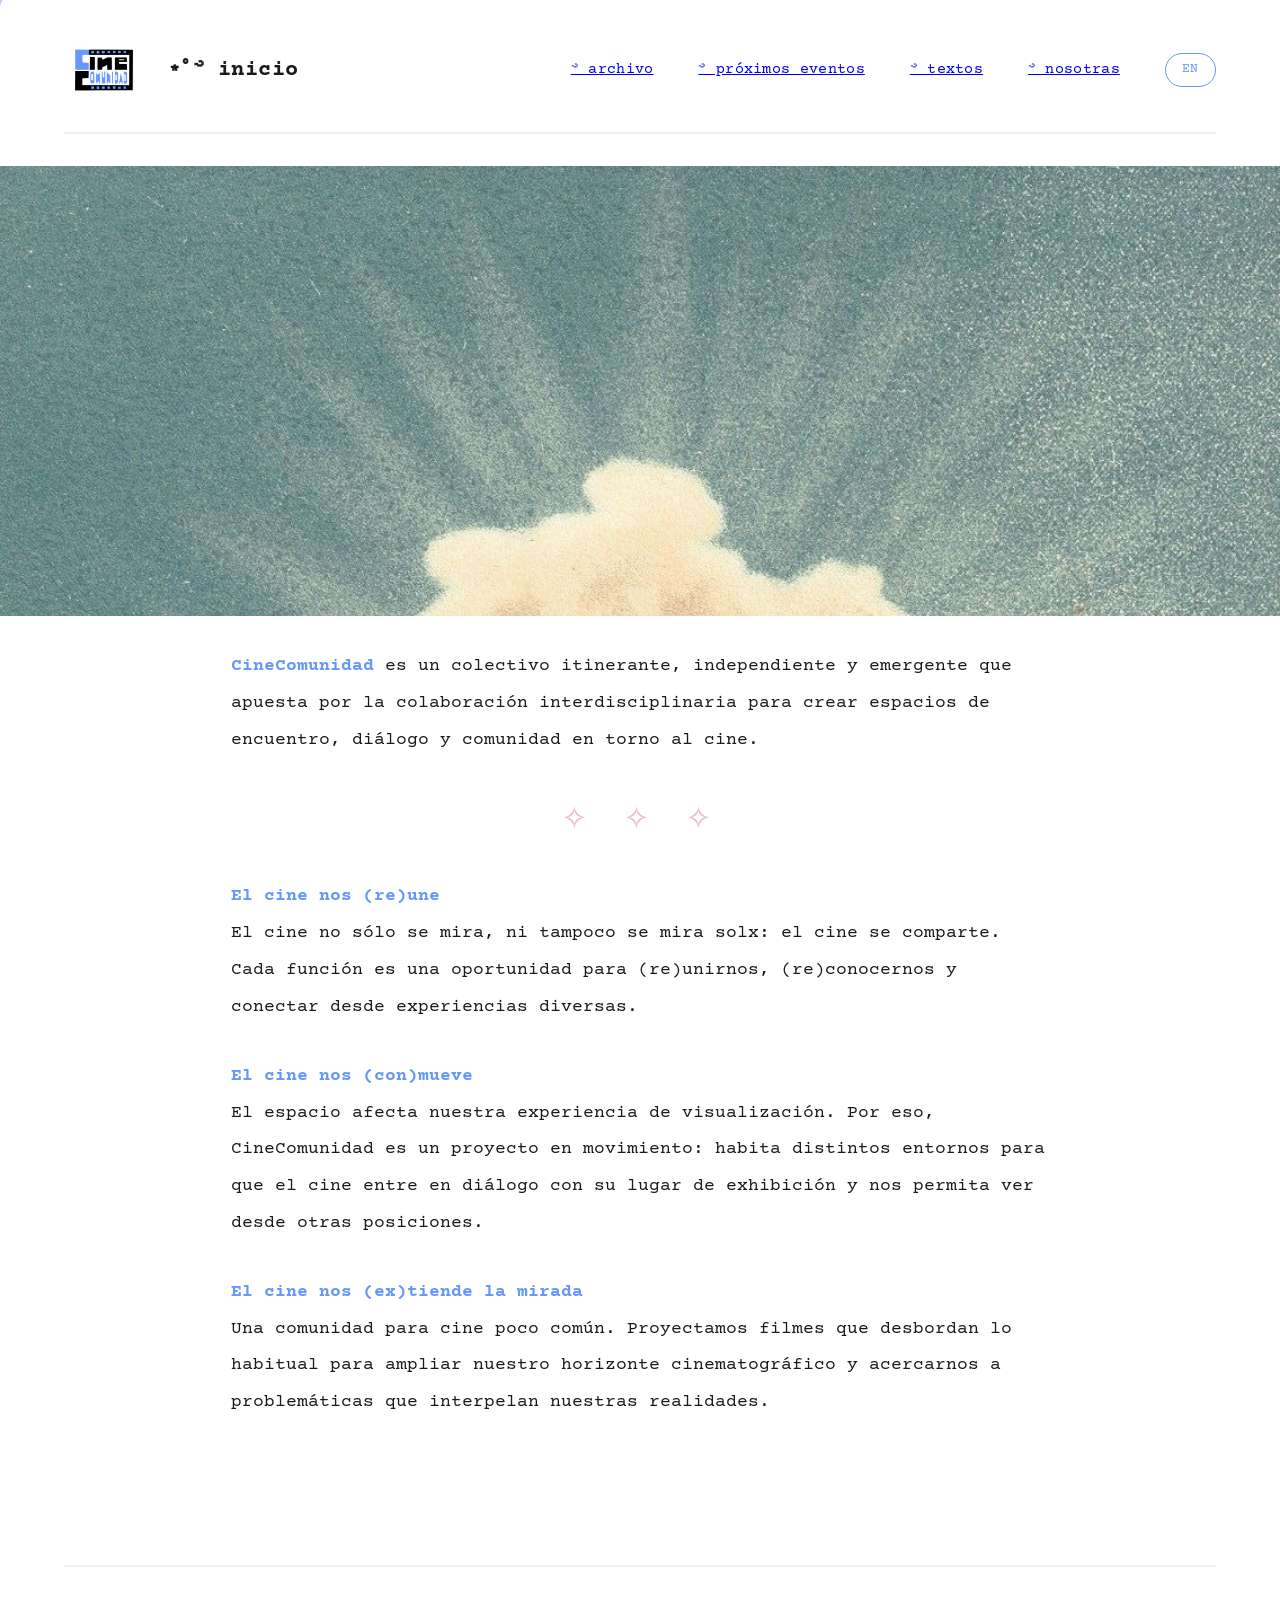
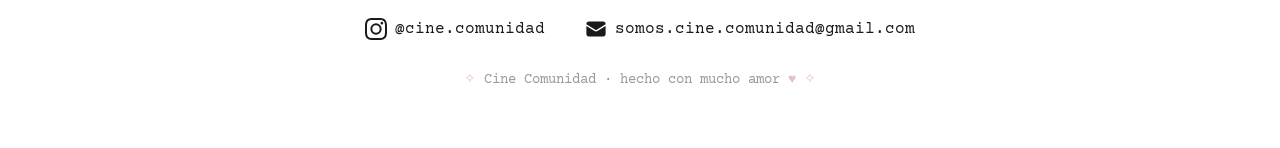
==== index.html @ 6c0a6498 "Update index.html" ====
<!DOCTYPE html>
<html lang="es">
<head>
    <meta charset="UTF-8">
    <meta name="viewport" content="width=device-width, initial-scale=1.0">
    <title>Cine Comunidad · Inicio</title>
    <!-- FAVICON – STAR ICON -->
    <link rel="icon" href="data:image/svg+xml,<svg xmlns='http://www.w3.org/2000/svg' viewBox='0 0 100 100'><text y='.9em' font-size='90'>✧</text></svg>">
    <link href="https://fonts.googleapis.com/css2?family=Courier+Prime:ital,wght@0,400;0,700;1,400&display=swap" rel="stylesheet">
    <style>
        /* ----- RESET & BASE ----- */
        * {
            margin: 0;
            padding: 0;
            box-sizing: border-box;
            cursor: none;
        }

        body {
            background: #ffffff;
            font-family: 'Courier Prime', 'Courier New', monospace;
            color: #1a1a1a;
            line-height: 1.8;
            padding: 2rem 0;  /* Changed: only top/bottom padding, no left/right */
        }

        /* ----- STAR CURSOR ----- */
        #star-cursor {
            position: fixed;
            pointer-events: none;
            z-index: 9999;
            font-size: 1.8rem;
            color: #6698f8;
            opacity: 0.7;
            transform: translate(-50%, -50%);
            transition: transform 0.15s ease;
            text-shadow: 0 0 15px rgba(102, 152, 248, 0.3);
        }

        /* ----- CONTAINER (for content with margins) ----- */
        .container {
            max-width: 1200px;
            margin: 0 auto;
            padding: 0 1.5rem;
        }

        /* ----- FULL-WIDTH HERO IMAGE ----- */
        .hero-image-full {
            width: 100%;
            height: 450px;
            overflow: hidden;
            margin: 0;
            padding: 0;
        }

        .hero-image-full img {
            width: 100%;
            height: 100%;
            object-fit: cover;
            display: block;
        }

        /* ----- NAVIGATION ----- */
        .navbar {
            display: flex;
            justify-content: space-between;
            align-items: center;
            flex-wrap: wrap;
            padding: 0.5rem 0 2rem 0;
            border-bottom: 2px solid #f0f0f0;
            margin-bottom: 2rem;
        }

        .nav-left {
            display: flex;
            align-items: center;
            gap: 1.5rem;
        }

        .nav-left .logo {
            display: flex;
            align-items: center;
        }
        
        .nav-left .logo a {
            display: block;
            line-height: 0;  /* removes extra space around image */
        }

        .nav-left .logo img {
            height: 60px !important;
            width: auto !important;
            max-width: 200px !important;
            display: block;
            transition: transform 0.3s ease;
        }

        .nav-left .logo img:hover {
            transform: scale(1.05);
        }

        .nav-left .home-link {
            font-size: 1.4rem;
            font-weight: 700;
            color: #1a1a1a;
            text-decoration: none;
            transition: color 0.3s ease;
            font-family: 'Courier Prime', monospace;
            letter-spacing: 0.02em;
        }

        .nav-left .home-link:hover {
            color: #6698f8;
        }

        .nav-right {
            display: flex;
            gap: 2.8rem;          /* ← change this to adjust spacing */
            align-items: center;
            flex-wrap: wrap;
            font-size: 0.95rem;
            letter-spacing: 0.02em;
        }
        
        .nav-right a:hover {
            color: #6698f8;
        }

        .nav-right a::after {
            content: '';
            position: absolute;
            bottom: 0;
            left: 0;
            width: 0;
            height: 1px;
            background: #6698f8;
            transition: width 0.3s ease;
        }

        .nav-right a:hover::after {
            width: 100%;
        }

        .nav-right .active {
            color: #6698f8;
        }

        .nav-right .active::after {
            width: 100%;
        }

        .lang-btn {
            background: none;
            border: 1.5px solid #6698f8;
            color: #6698f8;
            padding: 0.3rem 1rem;
            border-radius: 30px;
            font-size: 0.8rem;
            font-weight: 500;
            transition: all 0.3s ease;
            cursor: pointer;
            font-family: 'Courier Prime', monospace;
            letter-spacing: 0.05em;
            text-decoration: none;
        }

        .lang-btn:hover {
            background: #6698f8;
            color: white;
        }

        /* ----- HERO TEXT ----- */
        .hero {
            padding: 2rem 0 4rem 0;
        }

        .hero-text {
            max-width: 850px;
            margin: 0 auto;
            font-size: 1.15rem;
            line-height: 2;
            color: #1a1a1a;
            padding: 0 1rem;
        }

        .hero-text p {
            margin-bottom: 2rem;
        }

        .hero-text .highlight {
            color: #6698f8;
            font-weight: 600;
        }

        .hero-text .craft-divider {
            display: block;
            text-align: center;
            font-size: 2rem;
            color: #e7bdcd;
            margin: 1.5rem 0;
            letter-spacing: 0.5rem;
        }

        /* ----- SECTION TITLE (lowercase) ----- */
        .section-title {
            font-size: 2.2rem;
            font-weight: 400;
            letter-spacing: -0.02em;
            margin: 2rem 0 2.5rem 0;
            padding-bottom: 0.5rem;
            border-bottom: 3px solid #6698f8;
            display: inline-block;
            font-family: 'Courier Prime', monospace;
            text-transform: lowercase;
        }

        /* ----- FOOTER ----- */
        .footer {
            padding: 3rem 0 1.5rem 0;
            border-top: 2px solid #f0f0f0;
            margin-top: 3rem;
            text-align: center;
        }

        .footer-links {
            display: flex;
            justify-content: center;
            gap: 2.5rem;
            flex-wrap: wrap;
            margin-bottom: 1.5rem;
        }

        .footer-links a {
            color: #1a1a1a;
            text-decoration: none;
            font-size: 1rem;
            transition: color 0.3s ease;
            display: flex;
            align-items: center;
            gap: 0.5rem;
        }

        .footer-links a:hover {
            color: #6698f8;
        }

        .footer-links a .icon {
            width: 22px;
            height: 22px;
            fill: currentColor;
        }

        .footer-copy {
            font-size: 0.85rem;
            color: #999;
            margin-top: 1rem;
        }

        .footer-copy .craft-heart {
            color: #e7bdcd;
        }

        /* ----- RESPONSIVE ----- */
        @media (max-width: 768px) {
            body {
                padding: 1rem 0;
            }

            .navbar {
                flex-direction: column;
                align-items: flex-start;
                gap: 1rem;
            }

            .nav-links {
                gap: 1rem;
                font-size: 0.85rem;
                width: 100%;
                justify-content: space-between;
            }

            .hero-text {
                font-size: 1rem;
                padding: 0;
            }

            .hero-image-full {
                height: 250px;
            }

            .logo img {
                max-height: 60px;
            }

            .section-title {
                font-size: 1.8rem;
            }
        }

        @media (max-width: 480px) {
            .nav-links {
                font-size: 0.8rem;
                gap: 0.8rem;
            }

            .hero-image-full {
                height: 200px;
            }
        }
    </style>
</head>
<body>

    <!-- STAR CURSOR -->
    <div id="star-cursor">✧</div>

    <!-- NAVIGATION (inside container) -->
    <div class="container">
        <nav class="navbar">
            <div class="nav-left">
                <div class="logo">
                    <a href="index.html">
                        <!-- REPLACE "logo-placeholder.png" WITH YOUR ACTUAL LOGO FILENAME -->
                        <img src="logo.png" alt="Cine Comunidad">
                    </a>
                </div>
                <a href="index.html" class="home-link">⋆˚࿔ inicio</a>
            </div>
            <div class="nav-right">
                <a href="archivo.html">࿔ archivo</a>
                <a href="eventos.html">࿔ próximos eventos</a>
                <a href="textos.html">࿔ textos</a>
                <a href="nosotras.html">࿔ nosotras</a>
                <a href="index-en.html" class="lang-btn">EN</a>
            </div>
        </nav>
    </div>

    <!-- FULL-WIDTH HERO IMAGE (outside container) -->
    <div class="hero-image-full">
        <!-- REPLACE "tu-imagen.jpg" WITH YOUR ACTUAL IMAGE FILENAME -->
        <img src="prueba.jpeg" alt="Cine Comunidad">
    </div>

    <!-- REST OF CONTENT (inside container) -->
    <div class="container">

        <!-- HERO TEXT -->
        <section class="hero">
            <div class="hero-text">
                <p>
                    <span class="highlight">CineComunidad</span> es un colectivo itinerante, independiente y emergente que apuesta por la colaboración interdisciplinaria para crear espacios de encuentro, diálogo y comunidad en torno al cine.
                </p>

                <span class="craft-divider">✧ ✧ ✧</span>

                <p>
                    <span class="highlight">El cine nos (re)une</span><br>
                    El cine no sólo se mira, ni tampoco se mira solx: el cine se comparte. Cada función es una oportunidad para (re)unirnos, (re)conocernos y conectar desde experiencias diversas.
                </p>

                <p>
                    <span class="highlight">El cine nos (con)mueve</span><br>
                    El espacio afecta nuestra experiencia de visualización. Por eso, CineComunidad es un proyecto en movimiento: habita distintos entornos para que el cine entre en diálogo con su lugar de exhibición y nos permita ver desde otras posiciones.
                </p>

                <p>
                    <span class="highlight">El cine nos (ex)tiende la mirada</span><br>
                    Una comunidad para cine poco común. Proyectamos filmes que desbordan lo habitual para ampliar nuestro horizonte cinematográfico y acercarnos a problemáticas que interpelan nuestras realidades.
                </p>
            </div>
        </section>

        <!-- FOOTER -->
        <footer class="footer">
            <div class="footer-links">
                <a href="https://instagram.com/cine.comunidad" target="_blank">
                    <svg class="icon" viewBox="0 0 24 24" xmlns="http://www.w3.org/2000/svg">
                        <path d="M12 2.163c3.204 0 3.584.012 4.85.07 3.252.148 4.771 1.691 4.919 4.919.058 1.265.069 1.645.069 4.849 0 3.205-.012 3.584-.069 4.849-.149 3.225-1.664 4.771-4.919 4.919-1.266.058-1.644.07-4.85.07-3.204 0-3.584-.012-4.849-.07-3.26-.149-4.771-1.699-4.919-4.92-.058-1.265-.07-1.644-.07-4.849 0-3.204.013-3.583.07-4.849.149-3.227 1.664-4.771 4.919-4.919 1.266-.057 1.645-.069 4.849-.069zM12 0C8.741 0 8.333.014 7.053.072 2.695.272.273 2.69.073 7.052.014 8.333 0 8.741 0 12c0 3.259.014 3.668.072 4.948.2 4.358 2.618 6.78 6.98 6.98C8.333 23.986 8.741 24 12 24c3.259 0 3.668-.014 4.948-.072 4.354-.2 6.782-2.618 6.979-6.98.059-1.28.073-1.689.073-4.948 0-3.259-.014-3.667-.072-4.947-.196-4.354-2.617-6.78-6.979-6.98C15.668.014 15.259 0 12 0zm0 5.838a6.162 6.162 0 100 12.324 6.162 6.162 0 000-12.324zM12 16a4 4 0 110-8 4 4 0 010 8zm6.406-11.845a1.44 1.44 0 100 2.881 1.44 1.44 0 000-2.881z"/>
                    </svg>
                    @cine.comunidad
                </a>
                <a href="mailto:somos.cine.comunidad@gmail.com">
                    <svg class="icon" viewBox="0 0 24 24" xmlns="http://www.w3.org/2000/svg">
                        <path d="M1.5 8.67v8.58a3 3 0 003 3h15a3 3 0 003-3V8.67l-8.928 5.493a3 3 0 01-3.144 0L1.5 8.67z"/>
                        <path d="M22.5 6.908V6.75a3 3 0 00-3-3h-15a3 3 0 00-3 3v.158l9.714 5.978a1.5 1.5 0 001.572 0L22.5 6.908z"/>
                    </svg>
                    somos.cine.comunidad@gmail.com
                </a>
            </div>
            <div class="footer-copy">
                <span class="craft-heart">✧</span> Cine Comunidad · hecho con mucho amor <span class="craft-heart">♥</span> <span class="craft-heart">✧</span>
            </div>
        </footer>

    </div>

    <!-- STAR CURSOR SCRIPT -->
    <script>
        const star = document.getElementById('star-cursor');
        let mouseX = 0, mouseY = 0;
        let starX = 0, starY = 0;

        document.addEventListener('mousemove', (e) => {
            mouseX = e.clientX;
            mouseY = e.clientY;
        });

        function animateStar() {
            starX += (mouseX - starX) * 0.15;
            starY += (mouseY - starY) * 0.15;
            star.style.left = starX + 'px';
            star.style.top = starY + 'px';
            requestAnimationFrame(animateStar);
        }

        animateStar();

        if ('ontouchstart' in window) {
            star.style.display = 'none';
            document.querySelectorAll('*').forEach(el => el.style.cursor = 'auto');
        }
    </script>

</body>
</html>
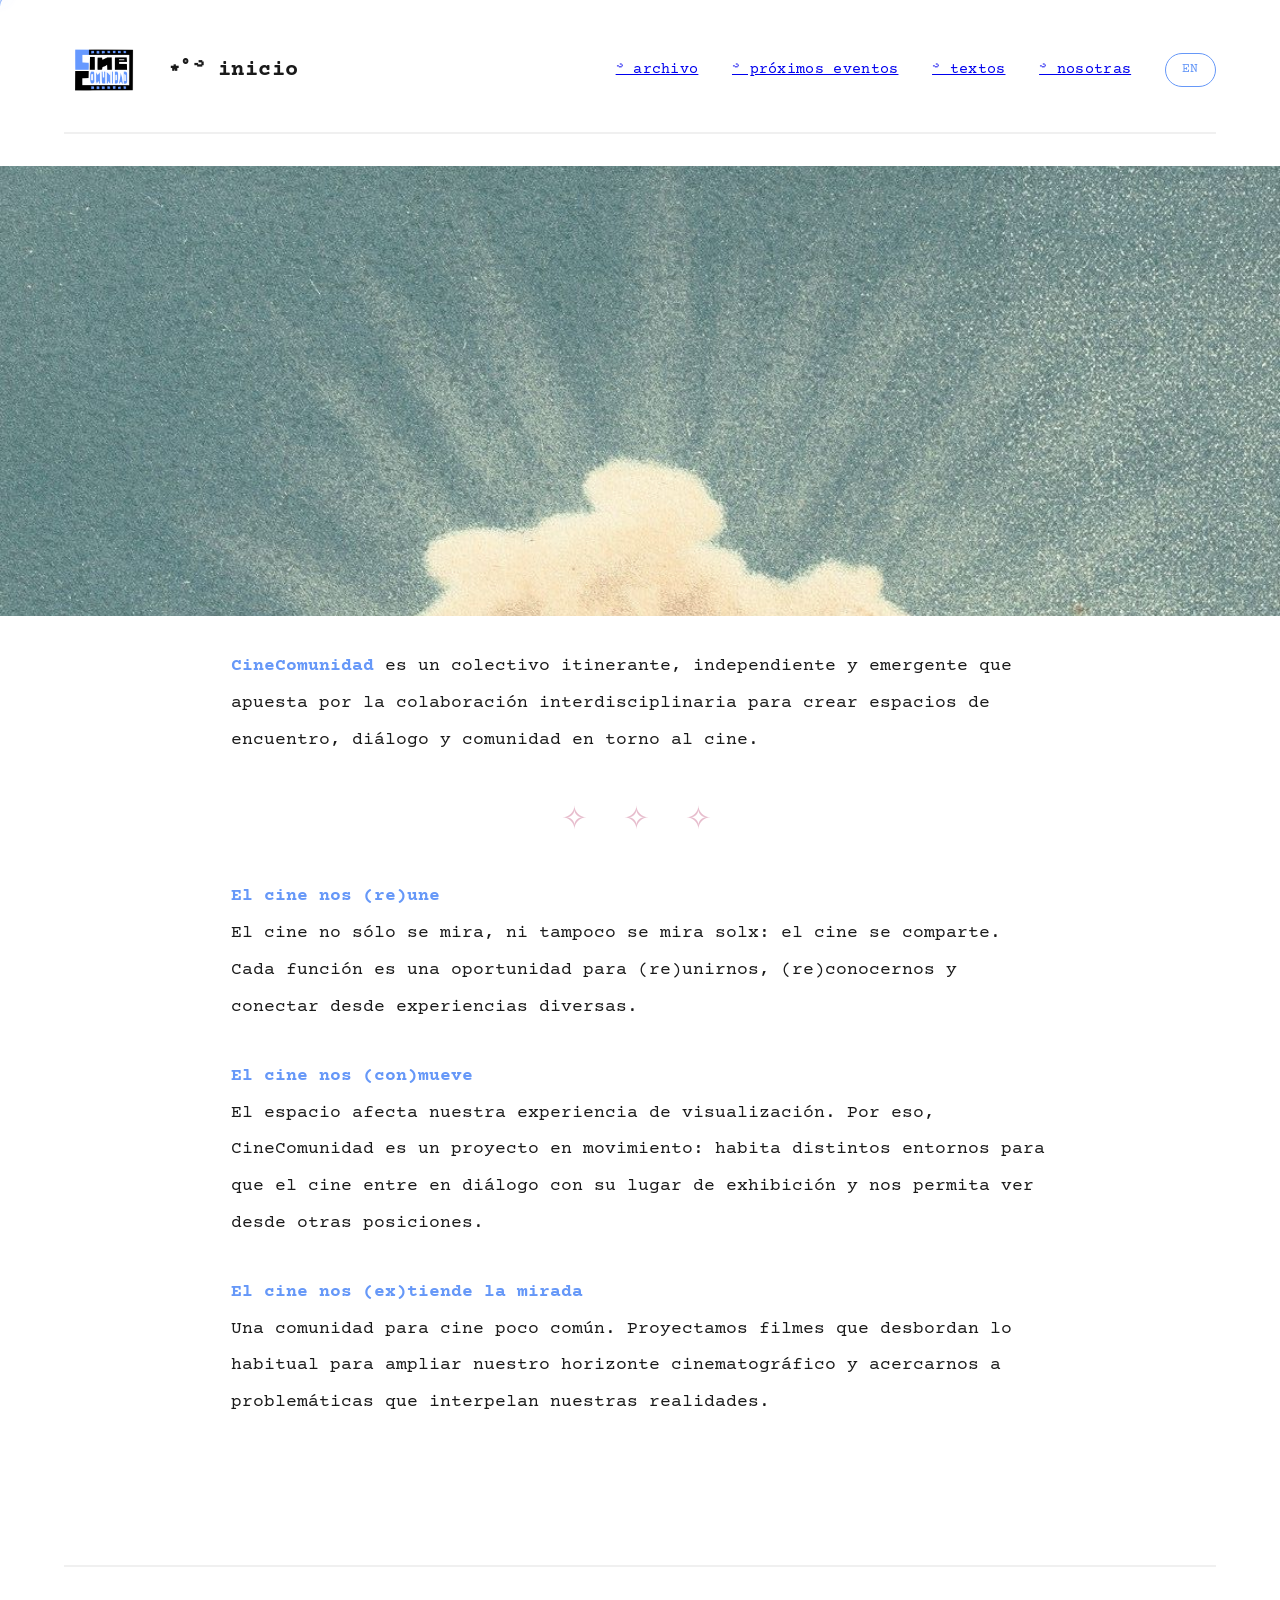
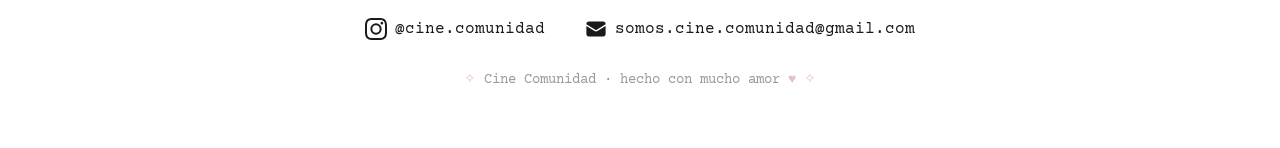
==== commit f8dc128b: "Update index.html" ====
--- a/index.html
+++ b/index.html
@@ -115,7 +115,7 @@
 
         .nav-right {
             display: flex;
-            gap: 2.8rem;          /* ← change this to adjust spacing */
+            gap: 2.1rem;          /* ← change this to adjust spacing */
             align-items: center;
             flex-wrap: wrap;
             font-size: 0.95rem;
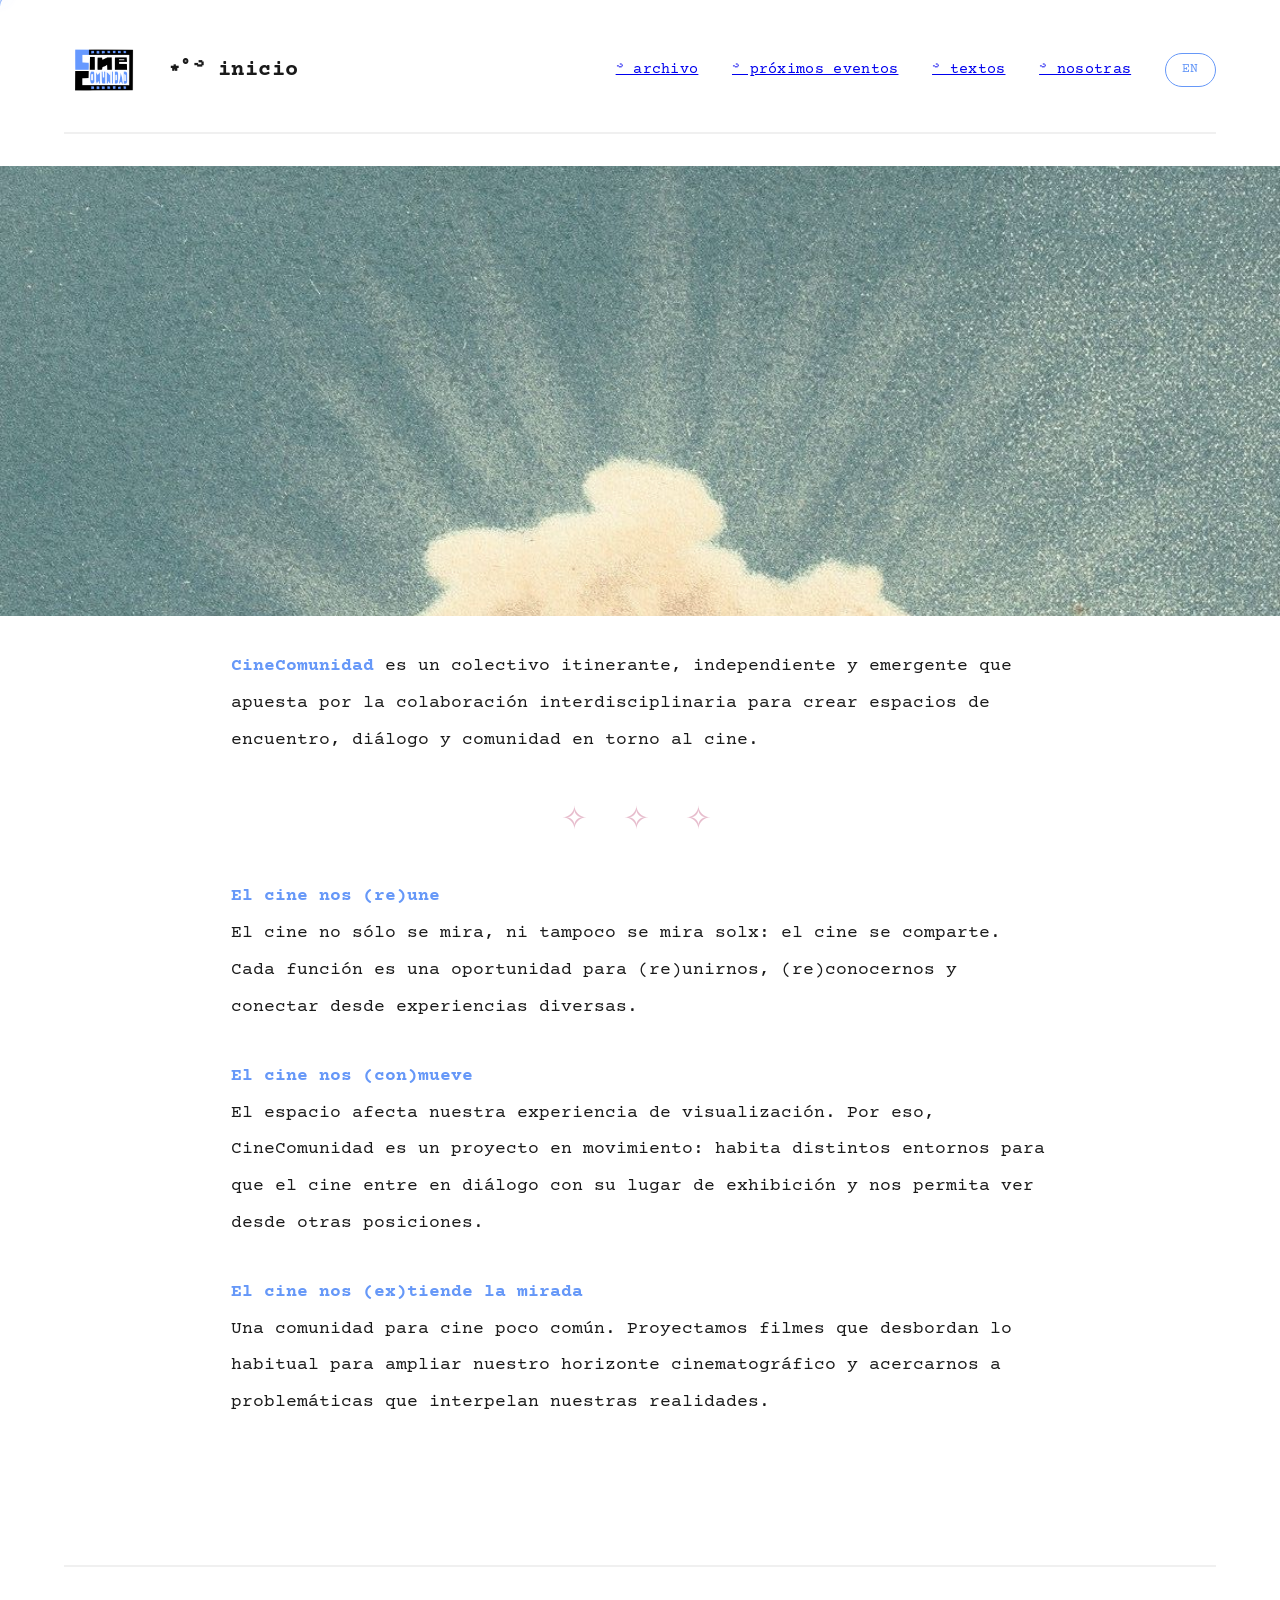
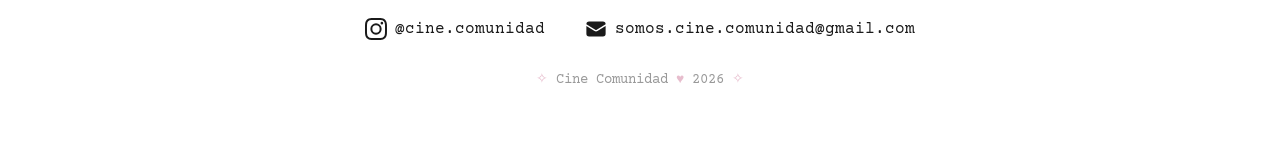
==== commit 22f6a23a: "Update index.html" ====
--- a/index.html
+++ b/index.html
@@ -389,7 +389,7 @@
                 </a>
             </div>
             <div class="footer-copy">
-                <span class="craft-heart">✧</span> Cine Comunidad · hecho con mucho amor <span class="craft-heart">♥</span> <span class="craft-heart">✧</span>
+                <span class="craft-heart">✧</span> Cine Comunidad <span class="craft-heart">♥</span> 2026 <span class="craft-heart">✧</span>
             </div>
         </footer>
 
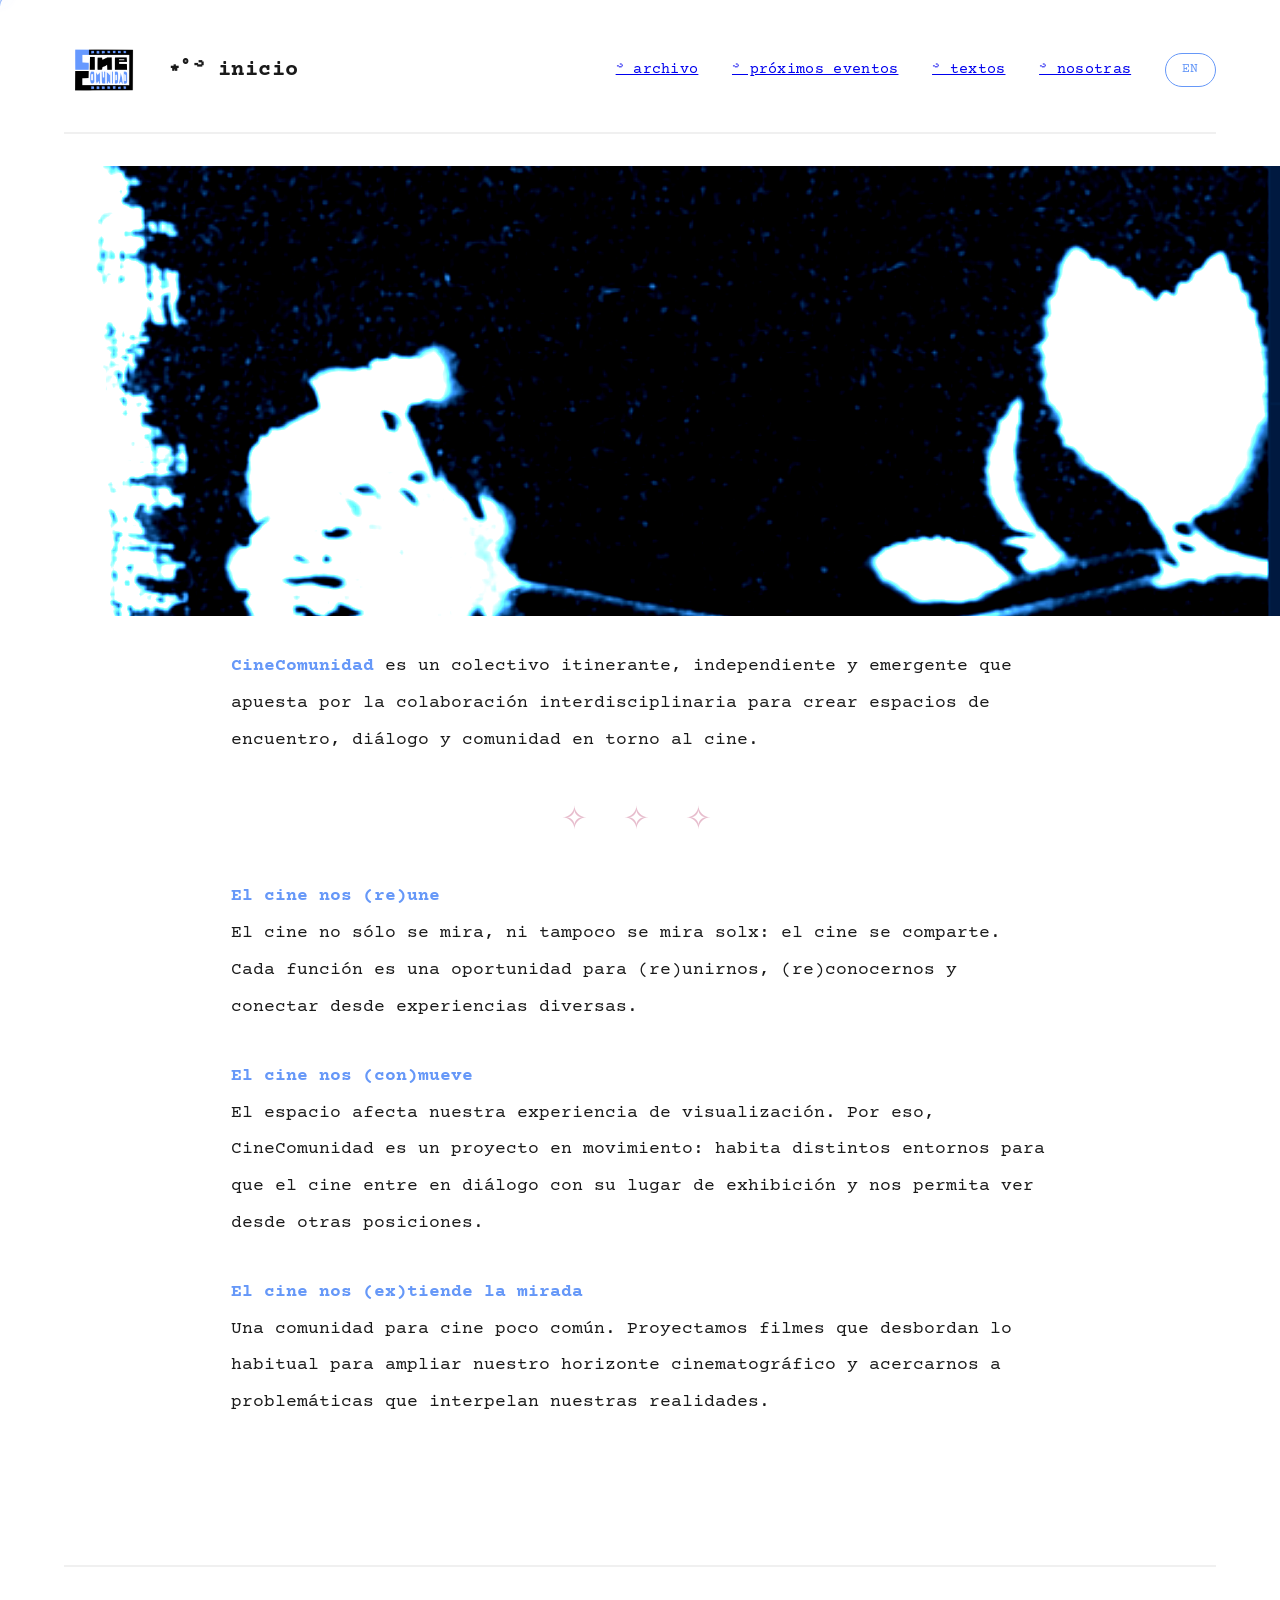
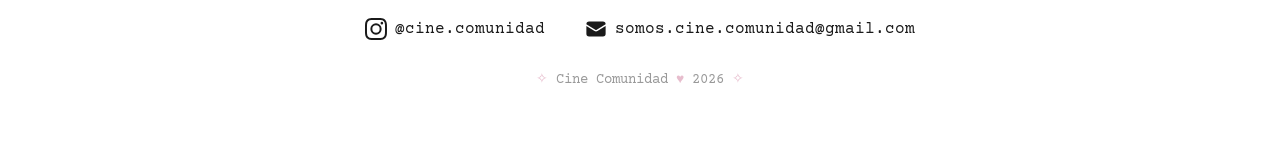
==== commit 9413570e: "Update index.html" ====
--- a/index.html
+++ b/index.html
@@ -169,6 +169,17 @@
             color: white;
         }
 
+        .cianotipia {
+            filter: 
+                grayscale(100%) 
+                sepia(100%) 
+                saturate(300%) 
+                hue-rotate(170deg) 
+                brightness(1.2) 
+                contrast(1.4);
+            mix-blend-mode: multiply;
+        }
+        
         /* ----- HERO TEXT ----- */
         .hero {
             padding: 2rem 0 4rem 0;
@@ -339,7 +350,7 @@
     <!-- FULL-WIDTH HERO IMAGE (outside container) -->
     <div class="hero-image-full">
         <!-- REPLACE "tu-imagen.jpg" WITH YOUR ACTUAL IMAGE FILENAME -->
-        <img src="prueba.jpeg" alt="Cine Comunidad">
+        <img src="portada2.png" alt="Cine Comunidad" class="cianotipia">
     </div>
 
     <!-- REST OF CONTENT (inside container) -->
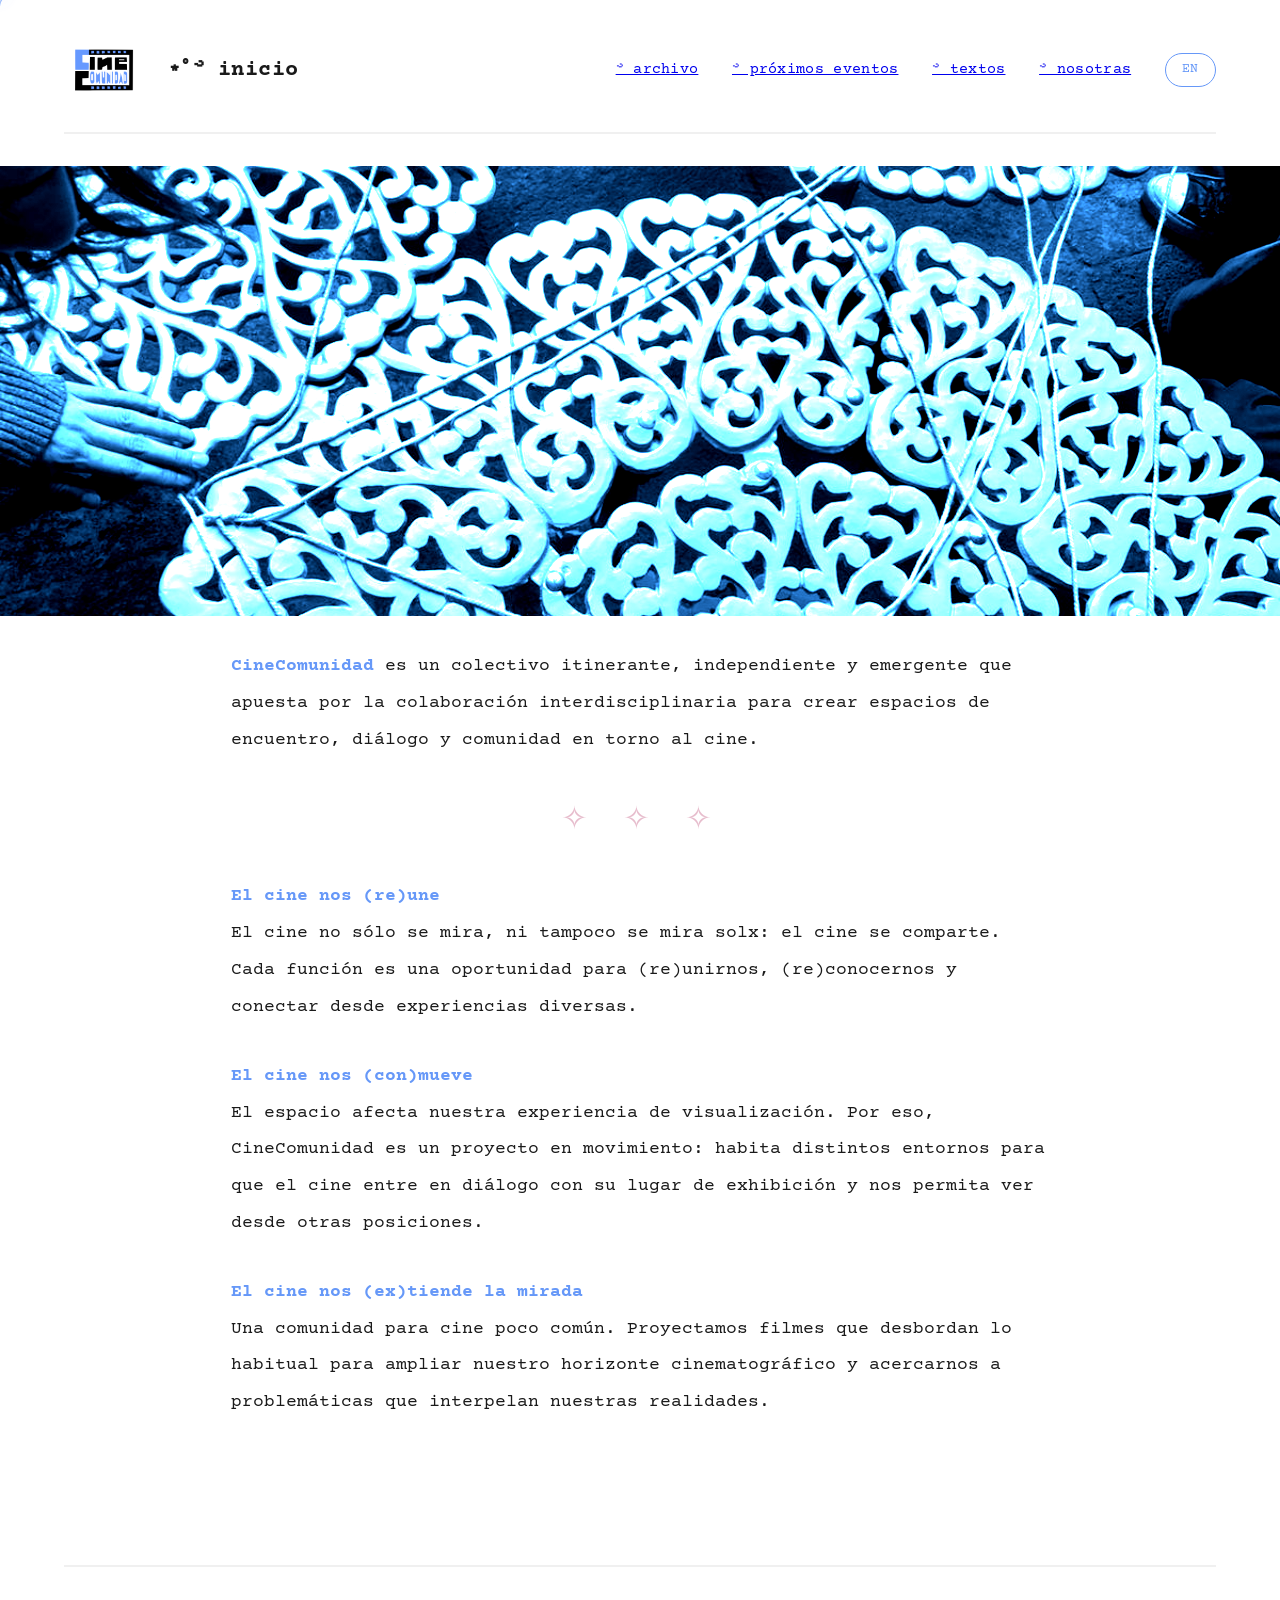
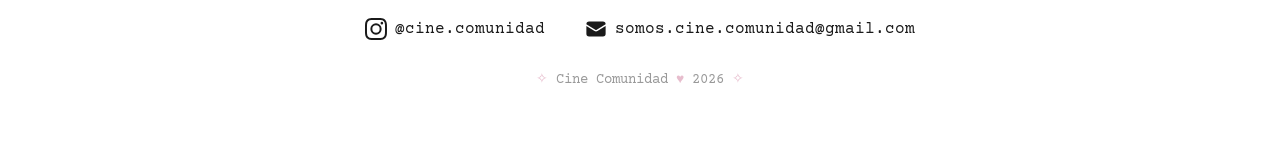
==== commit 7dd971e4: "Update index.html" ====
--- a/index.html
+++ b/index.html
@@ -350,7 +350,7 @@
     <!-- FULL-WIDTH HERO IMAGE (outside container) -->
     <div class="hero-image-full">
         <!-- REPLACE "tu-imagen.jpg" WITH YOUR ACTUAL IMAGE FILENAME -->
-        <img src="portada2.png" alt="Cine Comunidad" class="cianotipia">
+        <img src="pruebaCY.jpeg" alt="Cine Comunidad" class="cianotipia">
     </div>
 
     <!-- REST OF CONTENT (inside container) -->
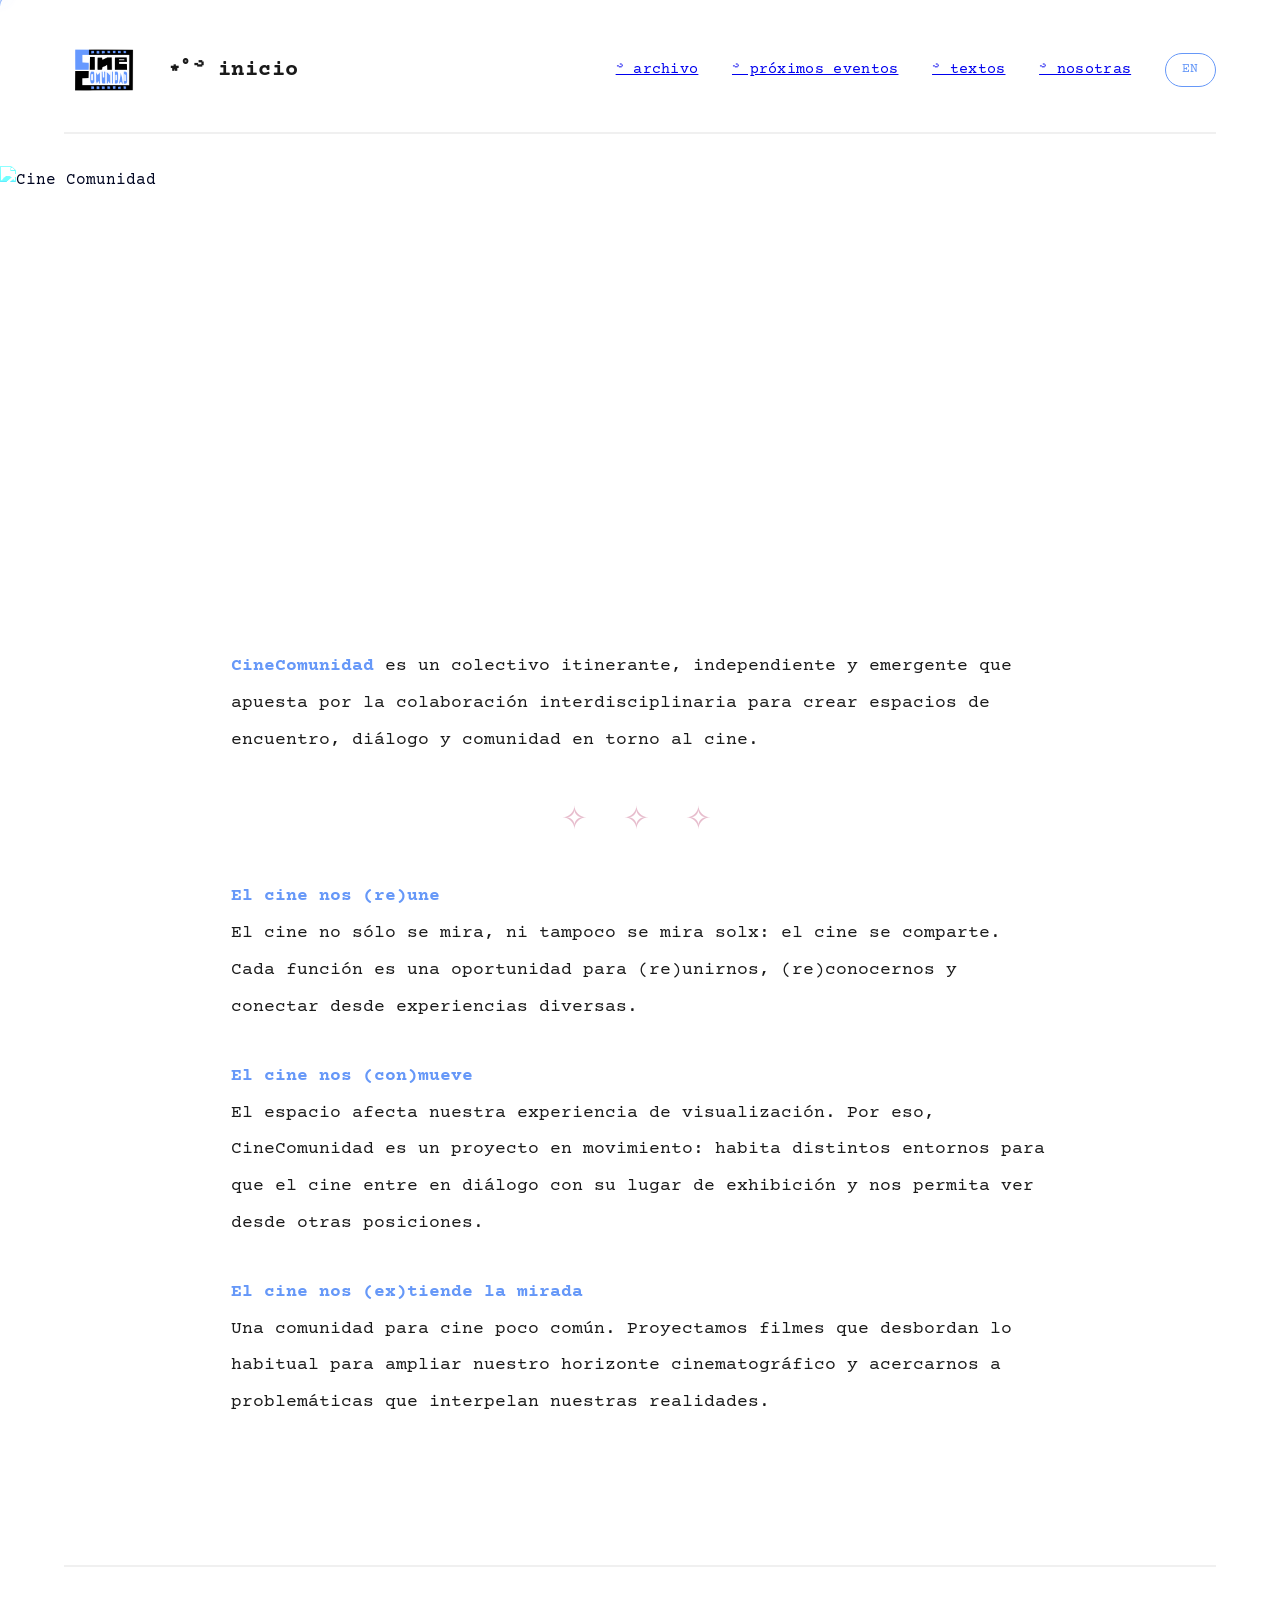
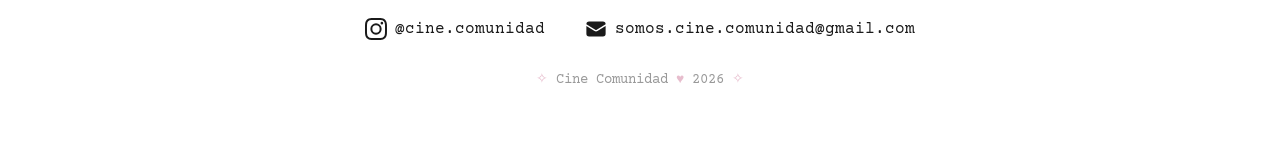
==== commit 5d0202a9: "Update index.html" ====
--- a/index.html
+++ b/index.html
@@ -350,7 +350,7 @@
     <!-- FULL-WIDTH HERO IMAGE (outside container) -->
     <div class="hero-image-full">
         <!-- REPLACE "tu-imagen.jpg" WITH YOUR ACTUAL IMAGE FILENAME -->
-        <img src="pruebaCY.jpeg" alt="Cine Comunidad" class="cianotipia">
+        <img src="untitled.png" alt="Cine Comunidad" class="cianotipia">
     </div>
 
     <!-- REST OF CONTENT (inside container) -->
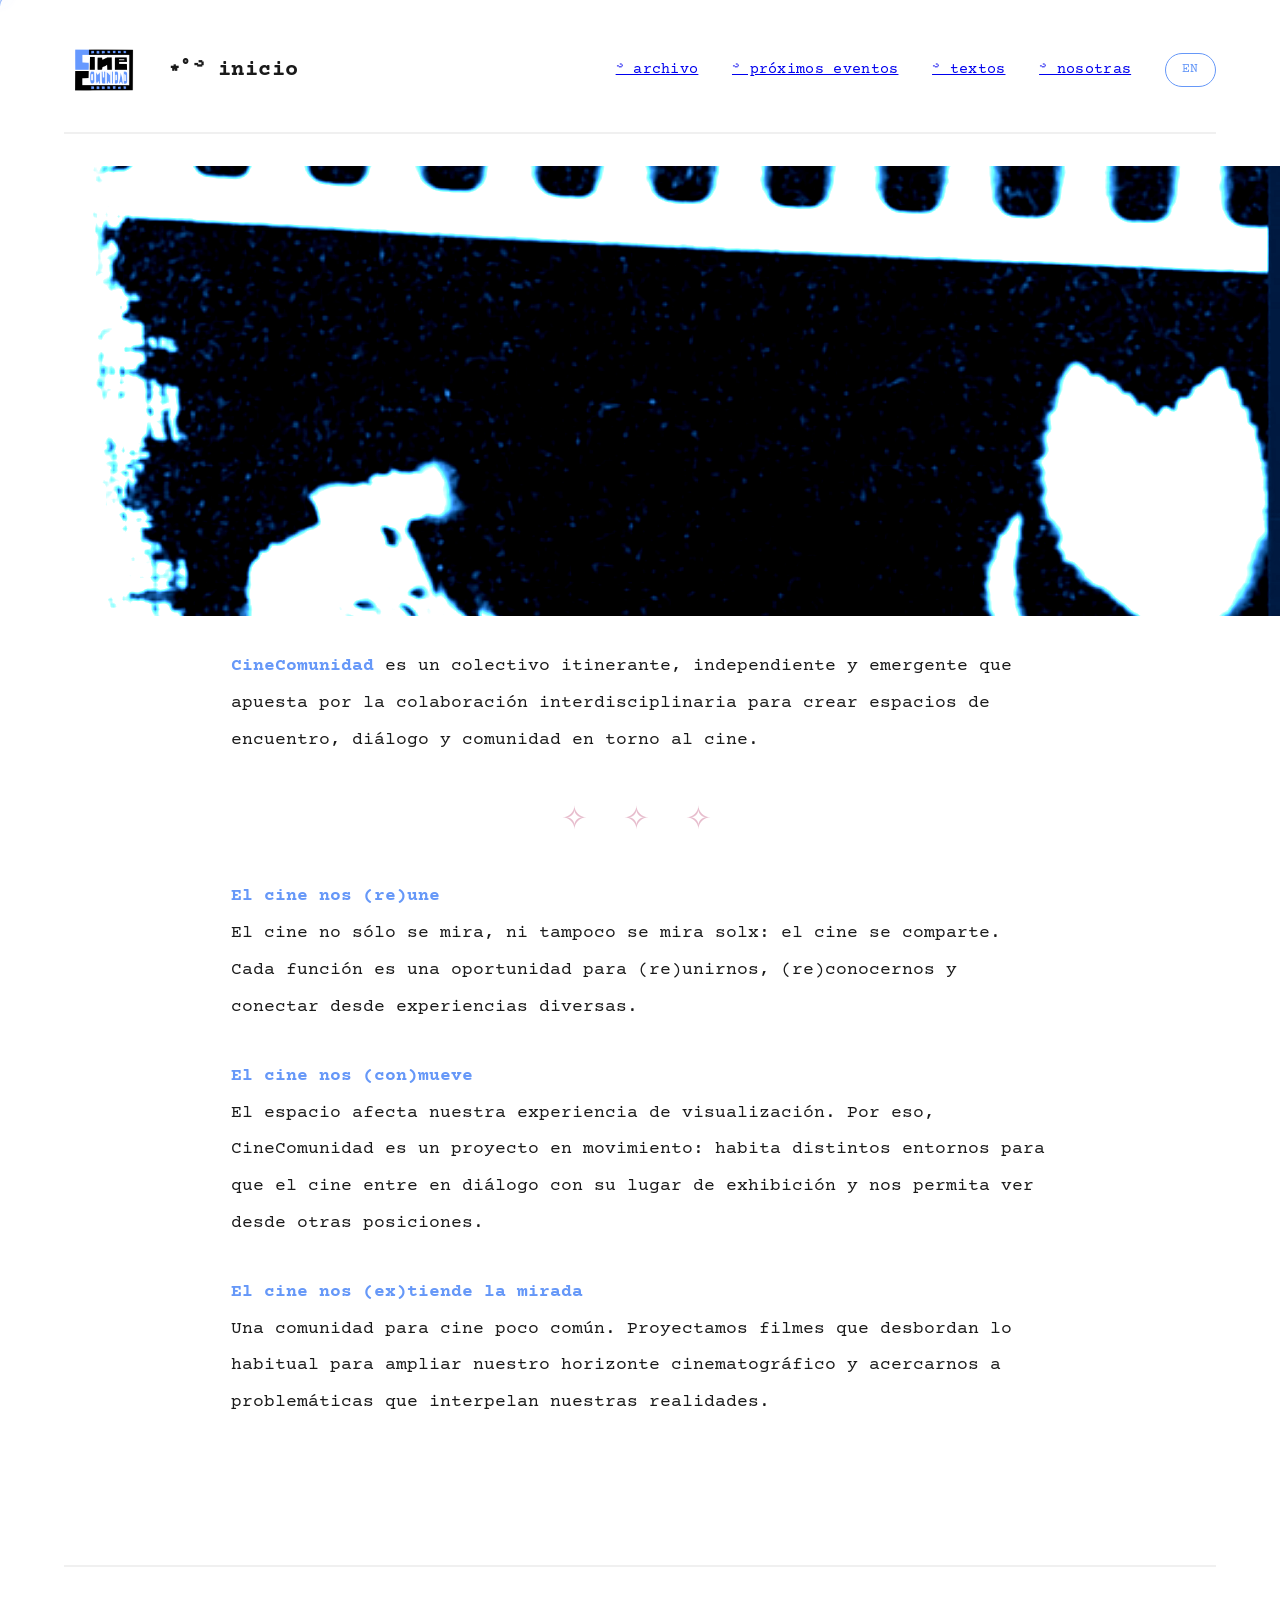
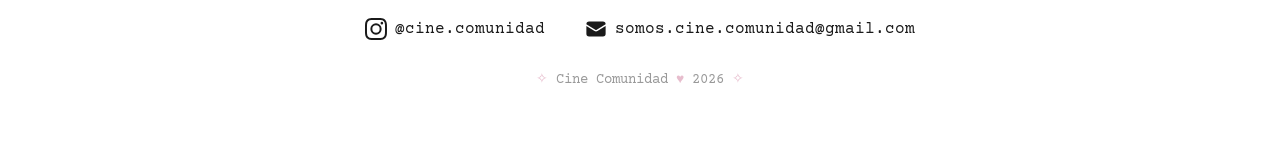
==== commit 213fce9a: "Update index.html" ====
--- a/index.html
+++ b/index.html
@@ -350,7 +350,7 @@
     <!-- FULL-WIDTH HERO IMAGE (outside container) -->
     <div class="hero-image-full">
         <!-- REPLACE "tu-imagen.jpg" WITH YOUR ACTUAL IMAGE FILENAME -->
-        <img src="untitled.png" alt="Cine Comunidad" class="cianotipia">
+        <img src="Untitled.jpg" alt="Cine Comunidad" class="cianotipia">
     </div>
 
     <!-- REST OF CONTENT (inside container) -->
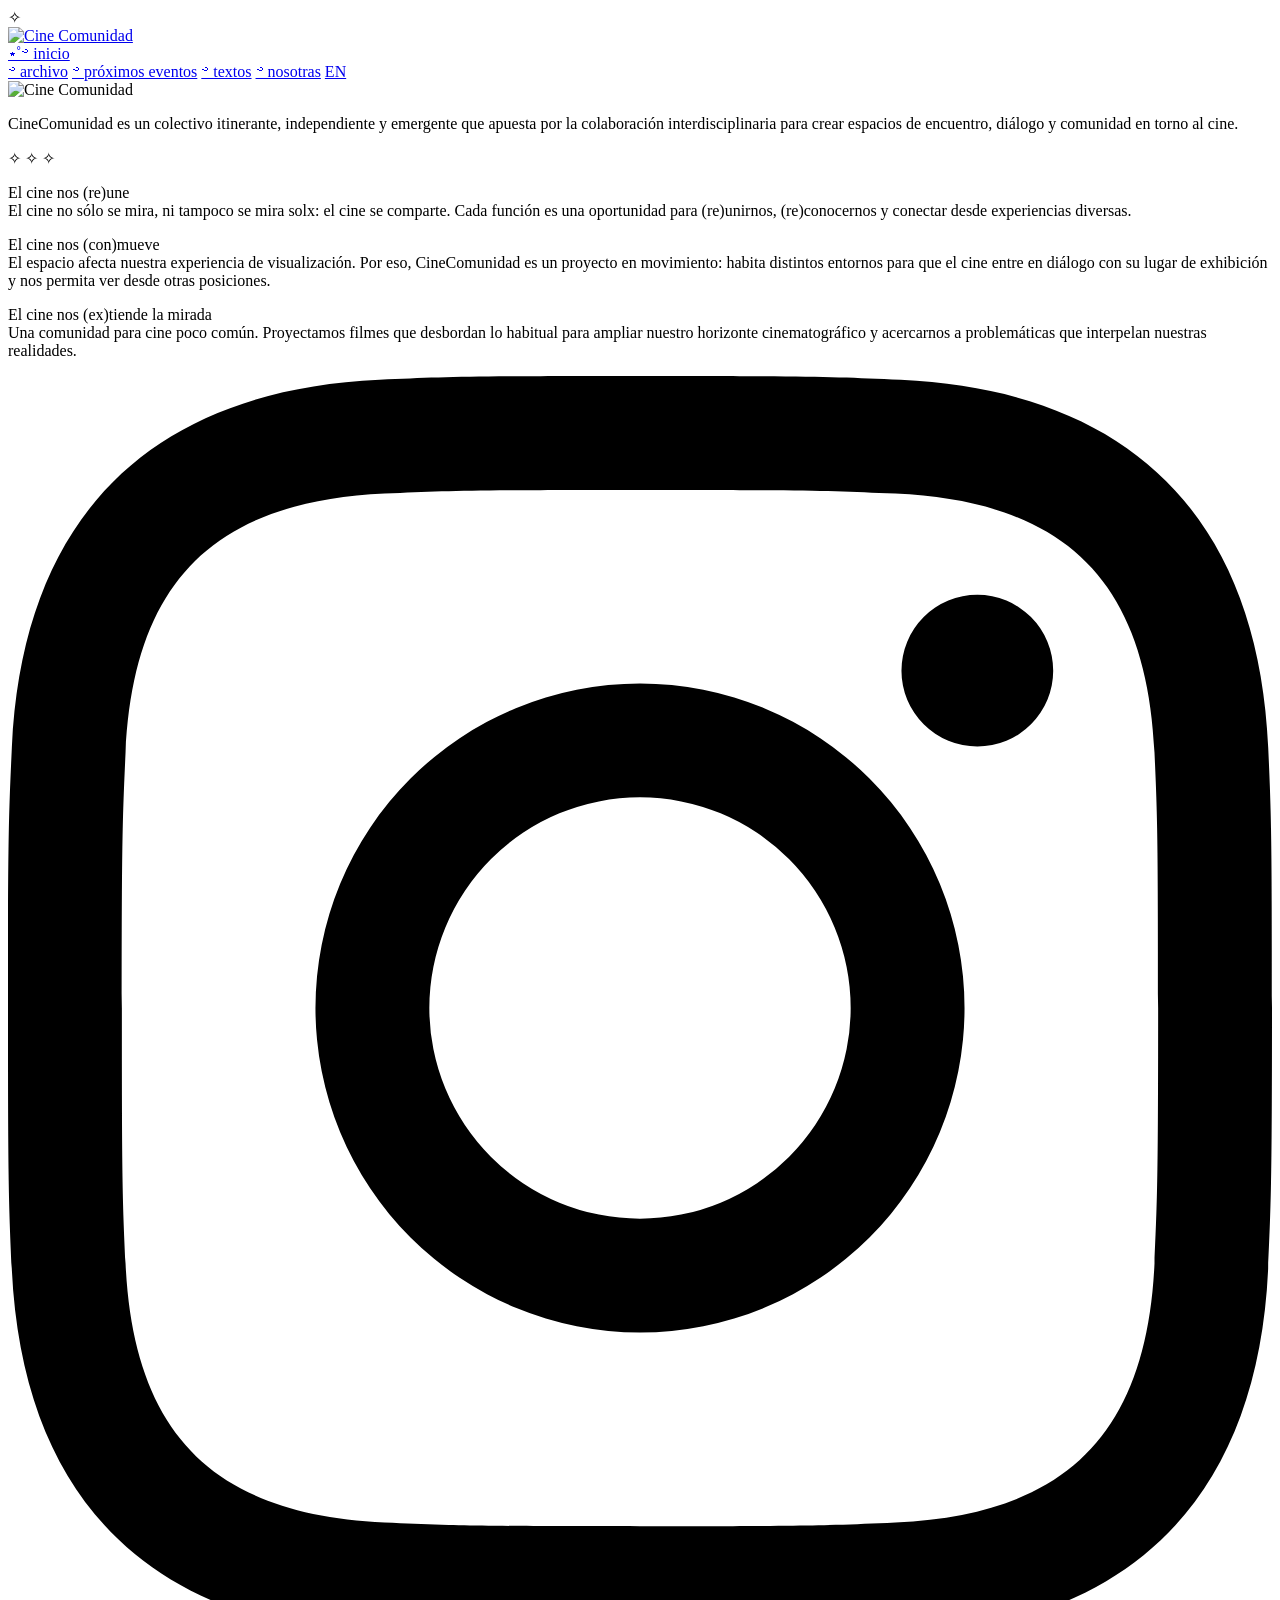
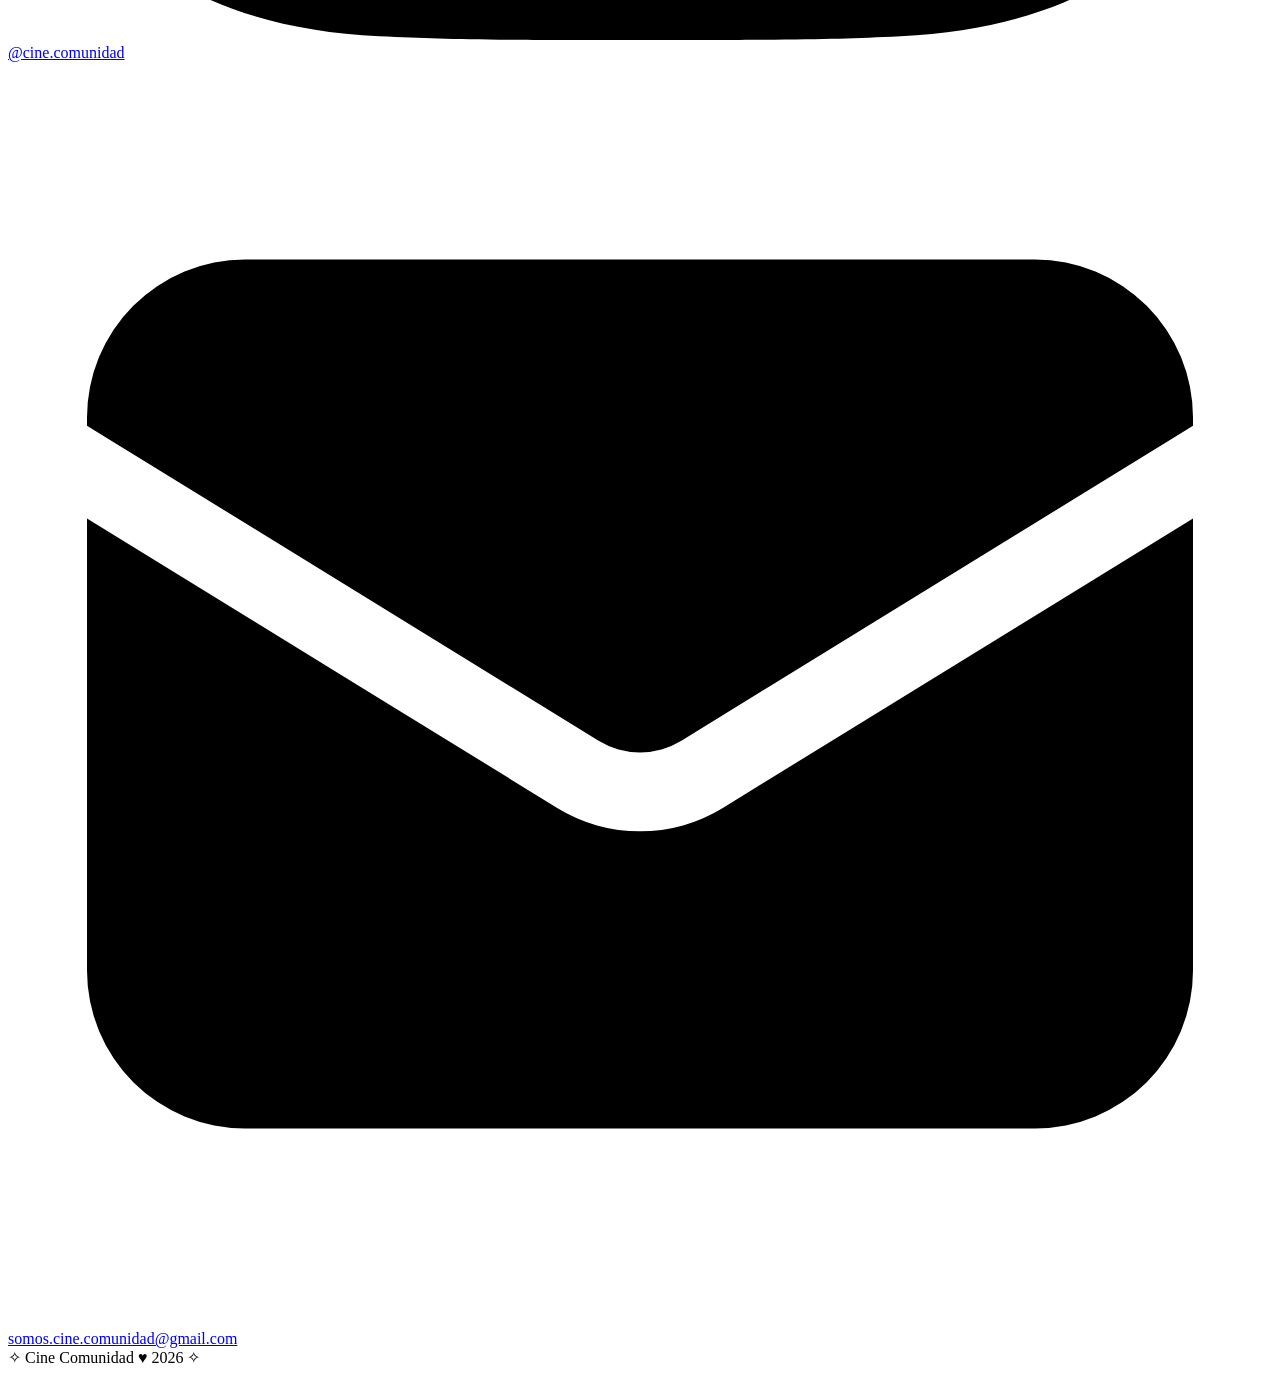
==== commit c9127543: "Add files via upload" ====
--- a/index.html
+++ b/index.html
@@ -4,335 +4,27 @@
     <meta charset="UTF-8">
     <meta name="viewport" content="width=device-width, initial-scale=1.0">
     <title>Cine Comunidad · Inicio</title>
-    <!-- FAVICON – STAR ICON -->
     <link rel="icon" href="data:image/svg+xml,<svg xmlns='http://www.w3.org/2000/svg' viewBox='0 0 100 100'><text y='.9em' font-size='90'>✧</text></svg>">
-    <link href="https://fonts.googleapis.com/css2?family=Courier+Prime:ital,wght@0,400;0,700;1,400&display=swap" rel="stylesheet">
-    <style>
-        /* ----- RESET & BASE ----- */
-        * {
-            margin: 0;
-            padding: 0;
-            box-sizing: border-box;
-            cursor: none;
-        }
-
-        body {
-            background: #ffffff;
-            font-family: 'Courier Prime', 'Courier New', monospace;
-            color: #1a1a1a;
-            line-height: 1.8;
-            padding: 2rem 0;  /* Changed: only top/bottom padding, no left/right */
-        }
-
-        /* ----- STAR CURSOR ----- */
-        #star-cursor {
-            position: fixed;
-            pointer-events: none;
-            z-index: 9999;
-            font-size: 1.8rem;
-            color: #6698f8;
-            opacity: 0.7;
-            transform: translate(-50%, -50%);
-            transition: transform 0.15s ease;
-            text-shadow: 0 0 15px rgba(102, 152, 248, 0.3);
-        }
-
-        /* ----- CONTAINER (for content with margins) ----- */
-        .container {
-            max-width: 1200px;
-            margin: 0 auto;
-            padding: 0 1.5rem;
-        }
-
-        /* ----- FULL-WIDTH HERO IMAGE ----- */
-        .hero-image-full {
-            width: 100%;
-            height: 450px;
-            overflow: hidden;
-            margin: 0;
-            padding: 0;
-        }
-
-        .hero-image-full img {
-            width: 100%;
-            height: 100%;
-            object-fit: cover;
-            display: block;
-        }
-
-        /* ----- NAVIGATION ----- */
-        .navbar {
-            display: flex;
-            justify-content: space-between;
-            align-items: center;
-            flex-wrap: wrap;
-            padding: 0.5rem 0 2rem 0;
-            border-bottom: 2px solid #f0f0f0;
-            margin-bottom: 2rem;
-        }
-
-        .nav-left {
-            display: flex;
-            align-items: center;
-            gap: 1.5rem;
-        }
-
-        .nav-left .logo {
-            display: flex;
-            align-items: center;
-        }
-        
-        .nav-left .logo a {
-            display: block;
-            line-height: 0;  /* removes extra space around image */
-        }
-
-        .nav-left .logo img {
-            height: 60px !important;
-            width: auto !important;
-            max-width: 200px !important;
-            display: block;
-            transition: transform 0.3s ease;
-        }
-
-        .nav-left .logo img:hover {
-            transform: scale(1.05);
-        }
-
-        .nav-left .home-link {
-            font-size: 1.4rem;
-            font-weight: 700;
-            color: #1a1a1a;
-            text-decoration: none;
-            transition: color 0.3s ease;
-            font-family: 'Courier Prime', monospace;
-            letter-spacing: 0.02em;
-        }
-
-        .nav-left .home-link:hover {
-            color: #6698f8;
-        }
-
-        .nav-right {
-            display: flex;
-            gap: 2.1rem;          /* ← change this to adjust spacing */
-            align-items: center;
-            flex-wrap: wrap;
-            font-size: 0.95rem;
-            letter-spacing: 0.02em;
-        }
-        
-        .nav-right a:hover {
-            color: #6698f8;
-        }
-
-        .nav-right a::after {
-            content: '';
-            position: absolute;
-            bottom: 0;
-            left: 0;
-            width: 0;
-            height: 1px;
-            background: #6698f8;
-            transition: width 0.3s ease;
-        }
-
-        .nav-right a:hover::after {
-            width: 100%;
-        }
-
-        .nav-right .active {
-            color: #6698f8;
-        }
-
-        .nav-right .active::after {
-            width: 100%;
-        }
-
-        .lang-btn {
-            background: none;
-            border: 1.5px solid #6698f8;
-            color: #6698f8;
-            padding: 0.3rem 1rem;
-            border-radius: 30px;
-            font-size: 0.8rem;
-            font-weight: 500;
-            transition: all 0.3s ease;
-            cursor: pointer;
-            font-family: 'Courier Prime', monospace;
-            letter-spacing: 0.05em;
-            text-decoration: none;
-        }
-
-        .lang-btn:hover {
-            background: #6698f8;
-            color: white;
-        }
-
-        .cianotipia {
-            filter: 
-                grayscale(100%) 
-                sepia(100%) 
-                saturate(300%) 
-                hue-rotate(170deg) 
-                brightness(1.2) 
-                contrast(1.4);
-            mix-blend-mode: multiply;
-        }
-        
-        /* ----- HERO TEXT ----- */
-        .hero {
-            padding: 2rem 0 4rem 0;
-        }
-
-        .hero-text {
-            max-width: 850px;
-            margin: 0 auto;
-            font-size: 1.15rem;
-            line-height: 2;
-            color: #1a1a1a;
-            padding: 0 1rem;
-        }
-
-        .hero-text p {
-            margin-bottom: 2rem;
-        }
-
-        .hero-text .highlight {
-            color: #6698f8;
-            font-weight: 600;
-        }
-
-        .hero-text .craft-divider {
-            display: block;
-            text-align: center;
-            font-size: 2rem;
-            color: #e7bdcd;
-            margin: 1.5rem 0;
-            letter-spacing: 0.5rem;
-        }
-
-        /* ----- SECTION TITLE (lowercase) ----- */
-        .section-title {
-            font-size: 2.2rem;
-            font-weight: 400;
-            letter-spacing: -0.02em;
-            margin: 2rem 0 2.5rem 0;
-            padding-bottom: 0.5rem;
-            border-bottom: 3px solid #6698f8;
-            display: inline-block;
-            font-family: 'Courier Prime', monospace;
-            text-transform: lowercase;
-        }
-
-        /* ----- FOOTER ----- */
-        .footer {
-            padding: 3rem 0 1.5rem 0;
-            border-top: 2px solid #f0f0f0;
-            margin-top: 3rem;
-            text-align: center;
-        }
-
-        .footer-links {
-            display: flex;
-            justify-content: center;
-            gap: 2.5rem;
-            flex-wrap: wrap;
-            margin-bottom: 1.5rem;
-        }
-
-        .footer-links a {
-            color: #1a1a1a;
-            text-decoration: none;
-            font-size: 1rem;
-            transition: color 0.3s ease;
-            display: flex;
-            align-items: center;
-            gap: 0.5rem;
-        }
-
-        .footer-links a:hover {
-            color: #6698f8;
-        }
-
-        .footer-links a .icon {
-            width: 22px;
-            height: 22px;
-            fill: currentColor;
-        }
-
-        .footer-copy {
-            font-size: 0.85rem;
-            color: #999;
-            margin-top: 1rem;
-        }
-
-        .footer-copy .craft-heart {
-            color: #e7bdcd;
-        }
-
-        /* ----- RESPONSIVE ----- */
-        @media (max-width: 768px) {
-            body {
-                padding: 1rem 0;
-            }
-
-            .navbar {
-                flex-direction: column;
-                align-items: flex-start;
-                gap: 1rem;
-            }
-
-            .nav-links {
-                gap: 1rem;
-                font-size: 0.85rem;
-                width: 100%;
-                justify-content: space-between;
-            }
-
-            .hero-text {
-                font-size: 1rem;
-                padding: 0;
-            }
-
-            .hero-image-full {
-                height: 250px;
-            }
-
-            .logo img {
-                max-height: 60px;
-            }
-
-            .section-title {
-                font-size: 1.8rem;
-            }
-        }
-
-        @media (max-width: 480px) {
-            .nav-links {
-                font-size: 0.8rem;
-                gap: 0.8rem;
-            }
-
-            .hero-image-full {
-                height: 200px;
-            }
-        }
-    </style>
+    <link rel="stylesheet" href="styles.css">
 </head>
+<!-- LUCI HOLA, los cambios que se hicieron fueron estos, se refactorizaron toooodos los img para que apuntaran
+ a img/* esto es principalmente por orden, para que tu carpeta img pueda crecer y no tenerlo mezclado con los HTML
+ tambien, se creo el archivo styles.css, estabas haciendo una creacion de estilos inline y eso te estaba agregando
+ como unas mil millones de lineas de codigo, ahora solo se hace referencia al stylesheet en "<link rel="stylesheet" href="styles.css">"
+ esto es super util porque no tienes que estar creando los estilos pagina por pagina, solo puedes referenciarlos,
+ osea los creas una vez y los mandas a llamar las veces q quieras, puse por ahi unos lorem ipsum simplemente por 
+ buenas practicas y le agregue la portada a la cancion (que por cierto, sigue sin titulo pq rebemolmenor es la escala)
+ si necesitas ayuda se lo puedes seguir pidiendo a la ia q se lo estabas pidiendo (claude es la q mejor codea btw) o
+ mandame mensaje y cuando no tenga trabajo (osea a basicamente cualquier hora) te ayudo, saludos -->
 <body>
-
-    <!-- STAR CURSOR -->
     <div id="star-cursor">✧</div>
 
-    <!-- NAVIGATION (inside container) -->
     <div class="container">
         <nav class="navbar">
             <div class="nav-left">
                 <div class="logo">
                     <a href="index.html">
-                        <!-- REPLACE "logo-placeholder.png" WITH YOUR ACTUAL LOGO FILENAME -->
-                        <img src="logo.png" alt="Cine Comunidad">
+                        <img src="img/logo.png" alt="Cine Comunidad">
                     </a>
                 </div>
                 <a href="index.html" class="home-link">⋆˚࿔ inicio</a>
@@ -342,21 +34,17 @@
                 <a href="eventos.html">࿔ próximos eventos</a>
                 <a href="textos.html">࿔ textos</a>
                 <a href="nosotras.html">࿔ nosotras</a>
-                <a href="index-en.html" class="lang-btn">EN</a>
+                <!-- LUCI HOLA, ESTA DE PLACEHOLDER EL INDEX NORMAL, CUANDO HAGAS EL INDEX-EN CAMBIALE LA REF PORFIS GRACIAS -->
+                <a href="index.html" class="lang-btn">EN</a>
             </div>
         </nav>
     </div>
 
-    <!-- FULL-WIDTH HERO IMAGE (outside container) -->
     <div class="hero-image-full">
-        <!-- REPLACE "tu-imagen.jpg" WITH YOUR ACTUAL IMAGE FILENAME -->
-        <img src="Untitled.jpg" alt="Cine Comunidad" class="cianotipia">
+        <img src="img/Untitled.jpg" alt="Cine Comunidad" class="cianotipia">
     </div>
 
-    <!-- REST OF CONTENT (inside container) -->
     <div class="container">
-
-        <!-- HERO TEXT -->
         <section class="hero">
             <div class="hero-text">
                 <p>
@@ -382,7 +70,6 @@
             </div>
         </section>
 
-        <!-- FOOTER -->
         <footer class="footer">
             <div class="footer-links">
                 <a href="https://instagram.com/cine.comunidad" target="_blank">
@@ -403,10 +90,8 @@
                 <span class="craft-heart">✧</span> Cine Comunidad <span class="craft-heart">♥</span> 2026 <span class="craft-heart">✧</span>
             </div>
         </footer>
-
     </div>
 
-    <!-- STAR CURSOR SCRIPT -->
     <script>
         const star = document.getElementById('star-cursor');
         let mouseX = 0, mouseY = 0;
@@ -432,6 +117,5 @@
             document.querySelectorAll('*').forEach(el => el.style.cursor = 'auto');
         }
     </script>
-
 </body>
 </html>
